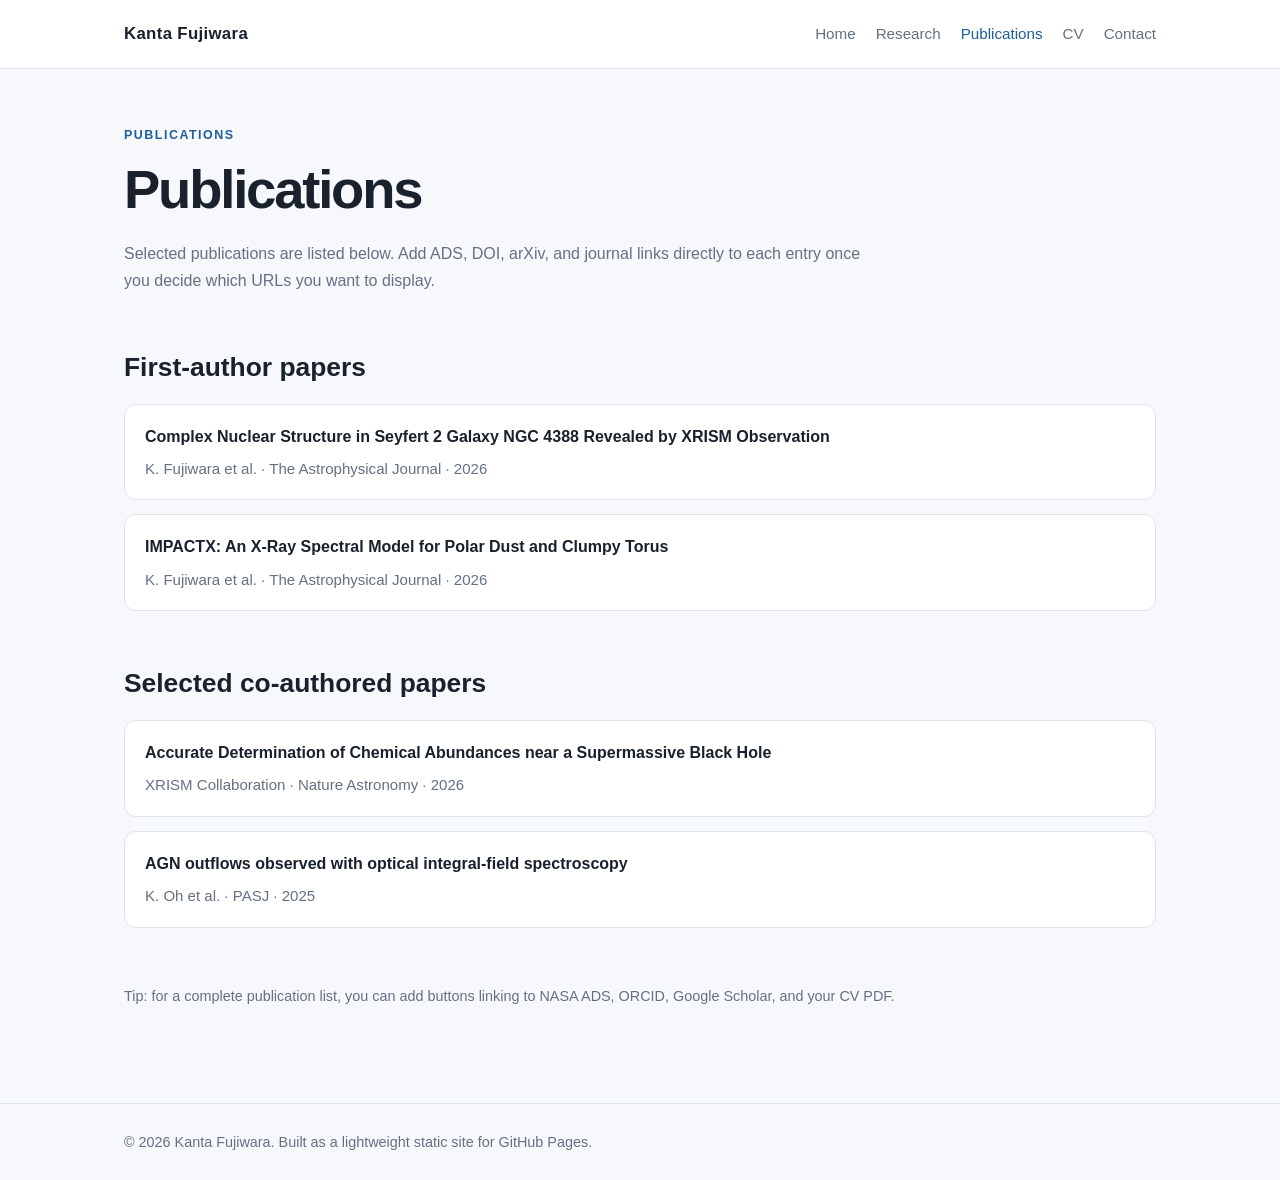
==== publications.html @ a8f25f1d "Add files via upload" ====
<!DOCTYPE html>
<html lang="en">
<head>
  <meta charset="UTF-8">
  <meta name="viewport" content="width=device-width, initial-scale=1.0">
  <meta name="description" content="Kanta Fujiwara - X-ray astronomy, active galactic nuclei, and XRISM research.">
  <title>Publications | Kanta Fujiwara</title>
  <link rel="stylesheet" href="style.css">
</head>
<body>

<header class="site-header">
  <nav class="nav">
    <a class="site-title" href="index.html">Kanta Fujiwara</a>
    <div class="nav-links">
      <a href="index.html">Home</a>
      <a href="research.html">Research</a>
      <a href="publications.html" class="active">Publications</a>
      <a href="cv.html">CV</a>
      <a href="contact.html">Contact</a>
    </div>
  </nav>
</header>


<main>
  <div class="page-title">
    <div class="eyebrow">Publications</div>
    <h1>Publications</h1>
    <p>
      Selected publications are listed below. Add ADS, DOI, arXiv, and journal links
      directly to each entry once you decide which URLs you want to display.
    </p>
  </div>

  <section class="section">
    <h2>First-author papers</h2>
    <ol class="pub-list">
      <li>
        <div class="pub-title">
          Complex Nuclear Structure in Seyfert 2 Galaxy NGC 4388 Revealed by XRISM Observation
        </div>
        <div class="meta">K. Fujiwara et al. · The Astrophysical Journal · 2026</div>
      </li>
      <li>
        <div class="pub-title">
          IMPACTX: An X-Ray Spectral Model for Polar Dust and Clumpy Torus
        </div>
        <div class="meta">K. Fujiwara et al. · The Astrophysical Journal · 2026</div>
      </li>
    </ol>
  </section>

  <section class="section">
    <h2>Selected co-authored papers</h2>
    <ol class="pub-list">
      <li>
        <div class="pub-title">
          Accurate Determination of Chemical Abundances near a Supermassive Black Hole
        </div>
        <div class="meta">XRISM Collaboration · Nature Astronomy · 2026</div>
      </li>
      <li>
        <div class="pub-title">
          AGN outflows observed with optical integral-field spectroscopy
        </div>
        <div class="meta">K. Oh et al. · PASJ · 2025</div>
      </li>
    </ol>
  </section>

  <section class="section">
    <p class="small-note">
      Tip: for a complete publication list, you can add buttons linking to NASA ADS,
      ORCID, Google Scholar, and your CV PDF.
    </p>
  </section>
</main>


<footer class="site-footer">
  <div class="footer-inner">
    © 2026 Kanta Fujiwara. Built as a lightweight static site for GitHub Pages.
  </div>
</footer>

</body>
</html>
---- style.css ----
:root {
  --bg: #f7f8fb;
  --surface: #ffffff;
  --text: #19212d;
  --muted: #657083;
  --accent: #1f5f99;
  --accent-2: #0d3f69;
  --border: #dfe4ea;
  --max-width: 1080px;
}

* {
  box-sizing: border-box;
}

html {
  scroll-behavior: smooth;
}

body {
  margin: 0;
  font-family: -apple-system, BlinkMacSystemFont, "Segoe UI", Roboto, Helvetica, Arial,
    "Hiragino Kaku Gothic ProN", "Yu Gothic", Meiryo, sans-serif;
  background: var(--bg);
  color: var(--text);
  line-height: 1.7;
}

a {
  color: var(--accent);
  text-decoration: none;
}

a:hover {
  text-decoration: underline;
}

.site-header {
  background: rgba(255, 255, 255, 0.96);
  border-bottom: 1px solid var(--border);
  position: sticky;
  top: 0;
  z-index: 10;
  backdrop-filter: blur(10px);
}

.nav {
  max-width: var(--max-width);
  margin: 0 auto;
  padding: 0 24px;
  min-height: 68px;
  display: flex;
  align-items: center;
  justify-content: space-between;
  gap: 24px;
}

.site-title {
  color: var(--text);
  font-weight: 700;
  font-size: 1.05rem;
  letter-spacing: 0.02em;
}

.nav-links {
  display: flex;
  flex-wrap: wrap;
  gap: 20px;
  font-size: 0.95rem;
}

.nav-links a {
  color: var(--muted);
}

.nav-links a.active,
.nav-links a:hover {
  color: var(--accent);
  text-decoration: none;
}

.hero {
  background: linear-gradient(135deg, #f7f8fb 0%, #edf4fa 100%);
  border-bottom: 1px solid var(--border);
}

.hero-inner {
  max-width: var(--max-width);
  margin: 0 auto;
  padding: 88px 24px 76px;
  display: grid;
  grid-template-columns: 1.6fr 0.8fr;
  gap: 56px;
  align-items: center;
}

.eyebrow {
  color: var(--accent);
  font-weight: 700;
  text-transform: uppercase;
  letter-spacing: 0.12em;
  font-size: 0.78rem;
  margin-bottom: 10px;
}

h1, h2, h3 {
  line-height: 1.25;
}

h1 {
  font-size: clamp(2.4rem, 6vw, 4.6rem);
  margin: 0 0 18px;
  letter-spacing: -0.04em;
}

.hero p {
  color: var(--muted);
  font-size: 1.12rem;
  max-width: 700px;
}

.hero-card {
  background: var(--surface);
  border: 1px solid var(--border);
  border-radius: 18px;
  padding: 30px;
  box-shadow: 0 18px 50px rgba(20, 45, 75, 0.08);
}

.hero-card strong {
  display: block;
  margin-bottom: 8px;
}

.button-row {
  display: flex;
  gap: 12px;
  flex-wrap: wrap;
  margin-top: 28px;
}

.button {
  display: inline-block;
  padding: 10px 16px;
  border-radius: 9px;
  border: 1px solid var(--accent);
  background: var(--accent);
  color: white;
  font-weight: 600;
}

.button:hover {
  background: var(--accent-2);
  text-decoration: none;
}

.button.secondary {
  background: transparent;
  color: var(--accent);
}

main {
  max-width: var(--max-width);
  margin: 0 auto;
  padding: 56px 24px 80px;
}

.page-title {
  margin-bottom: 36px;
}

.page-title h1 {
  font-size: clamp(2.1rem, 5vw, 3.4rem);
  margin-bottom: 8px;
}

.page-title p {
  color: var(--muted);
  max-width: 760px;
}

.grid {
  display: grid;
  grid-template-columns: repeat(3, 1fr);
  gap: 22px;
}

.card {
  background: var(--surface);
  border: 1px solid var(--border);
  border-radius: 14px;
  padding: 24px;
}

.card h3 {
  margin-top: 0;
}

.section {
  margin-top: 56px;
}

.section:first-child {
  margin-top: 0;
}

.section h2 {
  font-size: 1.65rem;
  margin-bottom: 20px;
}

.pub-list,
.cv-list {
  list-style: none;
  padding: 0;
  margin: 0;
}

.pub-list li,
.cv-list li {
  background: var(--surface);
  border: 1px solid var(--border);
  border-radius: 12px;
  padding: 18px 20px;
  margin-bottom: 14px;
}

.pub-title {
  font-weight: 650;
}

.meta {
  color: var(--muted);
  font-size: 0.94rem;
  margin-top: 6px;
}

.tag {
  display: inline-block;
  font-size: 0.78rem;
  background: #eaf2f8;
  color: var(--accent-2);
  border-radius: 999px;
  padding: 4px 9px;
  margin: 3px 5px 3px 0;
}

.two-col {
  display: grid;
  grid-template-columns: 1fr 1fr;
  gap: 22px;
}

.contact-box {
  background: var(--surface);
  border: 1px solid var(--border);
  border-radius: 14px;
  padding: 24px;
}

.site-footer {
  border-top: 1px solid var(--border);
  color: var(--muted);
  font-size: 0.9rem;
}

.footer-inner {
  max-width: var(--max-width);
  margin: 0 auto;
  padding: 26px 24px;
}

.small-note {
  color: var(--muted);
  font-size: 0.9rem;
}

@media (max-width: 800px) {
  .nav {
    align-items: flex-start;
    flex-direction: column;
    padding-top: 16px;
    padding-bottom: 16px;
  }

  .nav-links {
    gap: 14px;
  }

  .hero-inner,
  .grid,
  .two-col {
    grid-template-columns: 1fr;
  }

  .hero-inner {
    padding-top: 58px;
  }
}
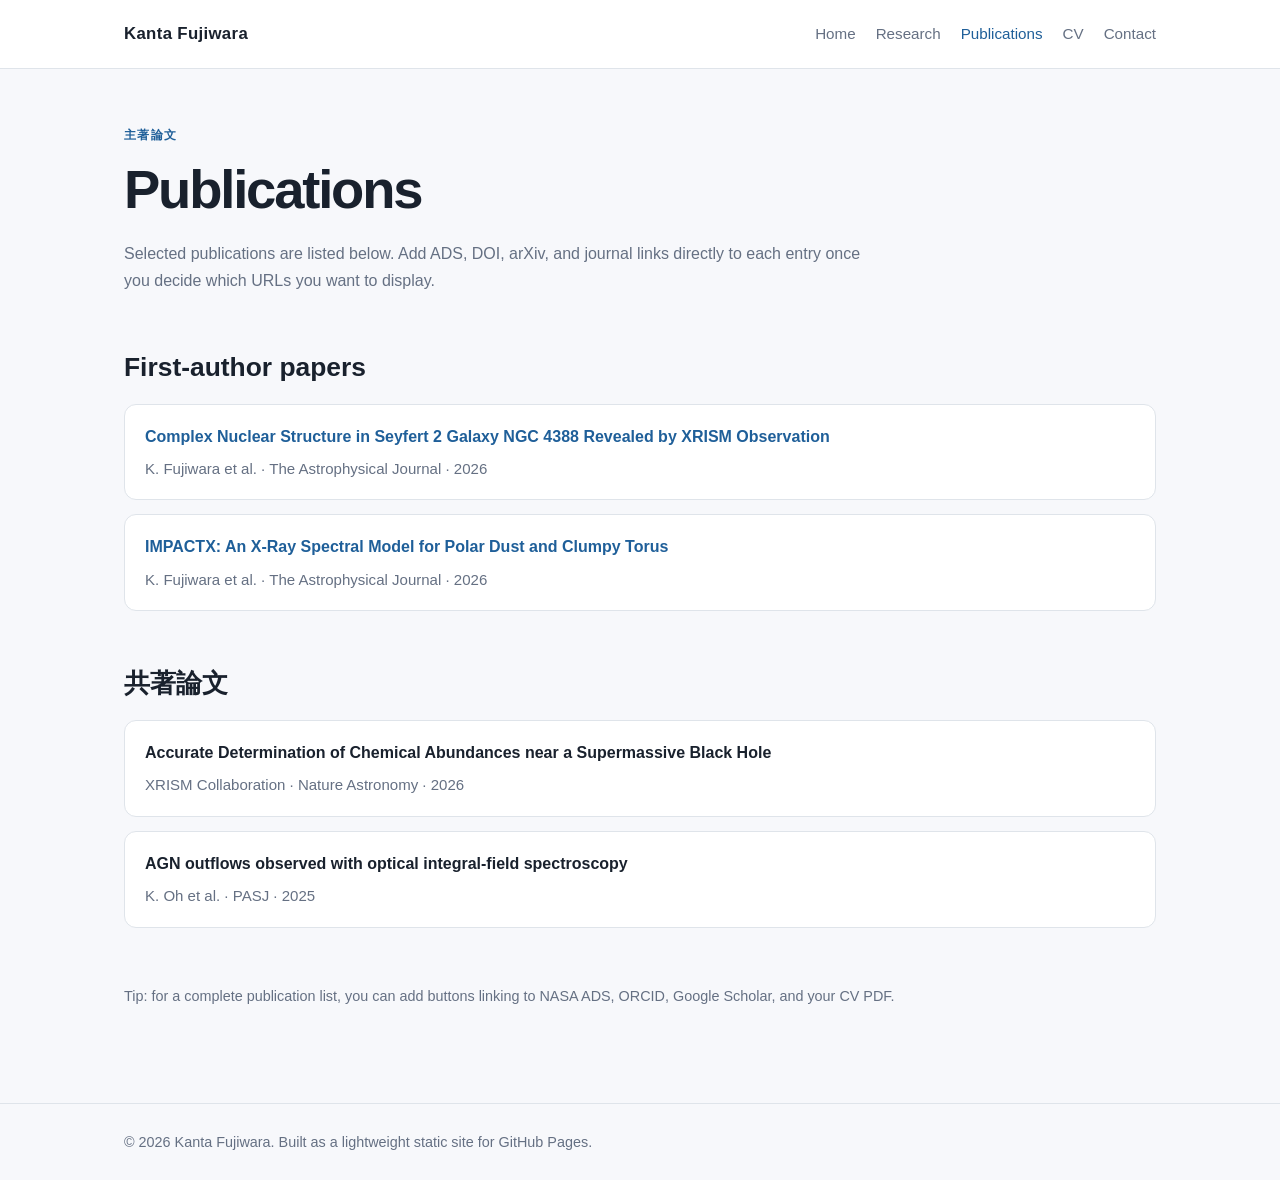
==== commit 2b462a92: "Update publication titles and sections to Japanese" ====
--- a/publications.html
+++ b/publications.html
@@ -25,7 +25,7 @@
 
 <main>
   <div class="page-title">
-    <div class="eyebrow">Publications</div>
+    <div class="eyebrow">主著論文</div>
     <h1>Publications</h1>
     <p>
       Selected publications are listed below. Add ADS, DOI, arXiv, and journal links
@@ -33,26 +33,35 @@
     </p>
   </div>
 
-  <section class="section">
-    <h2>First-author papers</h2>
-    <ol class="pub-list">
-      <li>
-        <div class="pub-title">
+<section class="section">
+  <h2>First-author papers</h2>
+  <ol class="pub-list">
+    <li>
+      <div class="pub-title">
+        <a href="https://doi.org/10.3847/1538-4357/ae5e5c" target="_blank" rel="noopener noreferrer">
           Complex Nuclear Structure in Seyfert 2 Galaxy NGC 4388 Revealed by XRISM Observation
-        </div>
-        <div class="meta">K. Fujiwara et al. · The Astrophysical Journal · 2026</div>
-      </li>
-      <li>
-        <div class="pub-title">
+        </a>
+      </div>
+      <div class="meta">
+        K. Fujiwara et al. · The Astrophysical Journal · 2026
+      </div>
+    </li>
+
+    <li>
+      <div class="pub-title">
+        <a href="https://iopscience.iop.org/article/10.3847/1538-4357/ae2f61" target="_blank" rel="noopener noreferrer">
           IMPACTX: An X-Ray Spectral Model for Polar Dust and Clumpy Torus
-        </div>
-        <div class="meta">K. Fujiwara et al. · The Astrophysical Journal · 2026</div>
-      </li>
-    </ol>
-  </section>
+        </a>
+      </div>
+      <div class="meta">
+        K. Fujiwara et al. · The Astrophysical Journal · 2026
+      </div>
+    </li>
+  </ol>
+</section>
 
   <section class="section">
-    <h2>Selected co-authored papers</h2>
+    <h2>共著論文</h2>
     <ol class="pub-list">
       <li>
         <div class="pub-title">
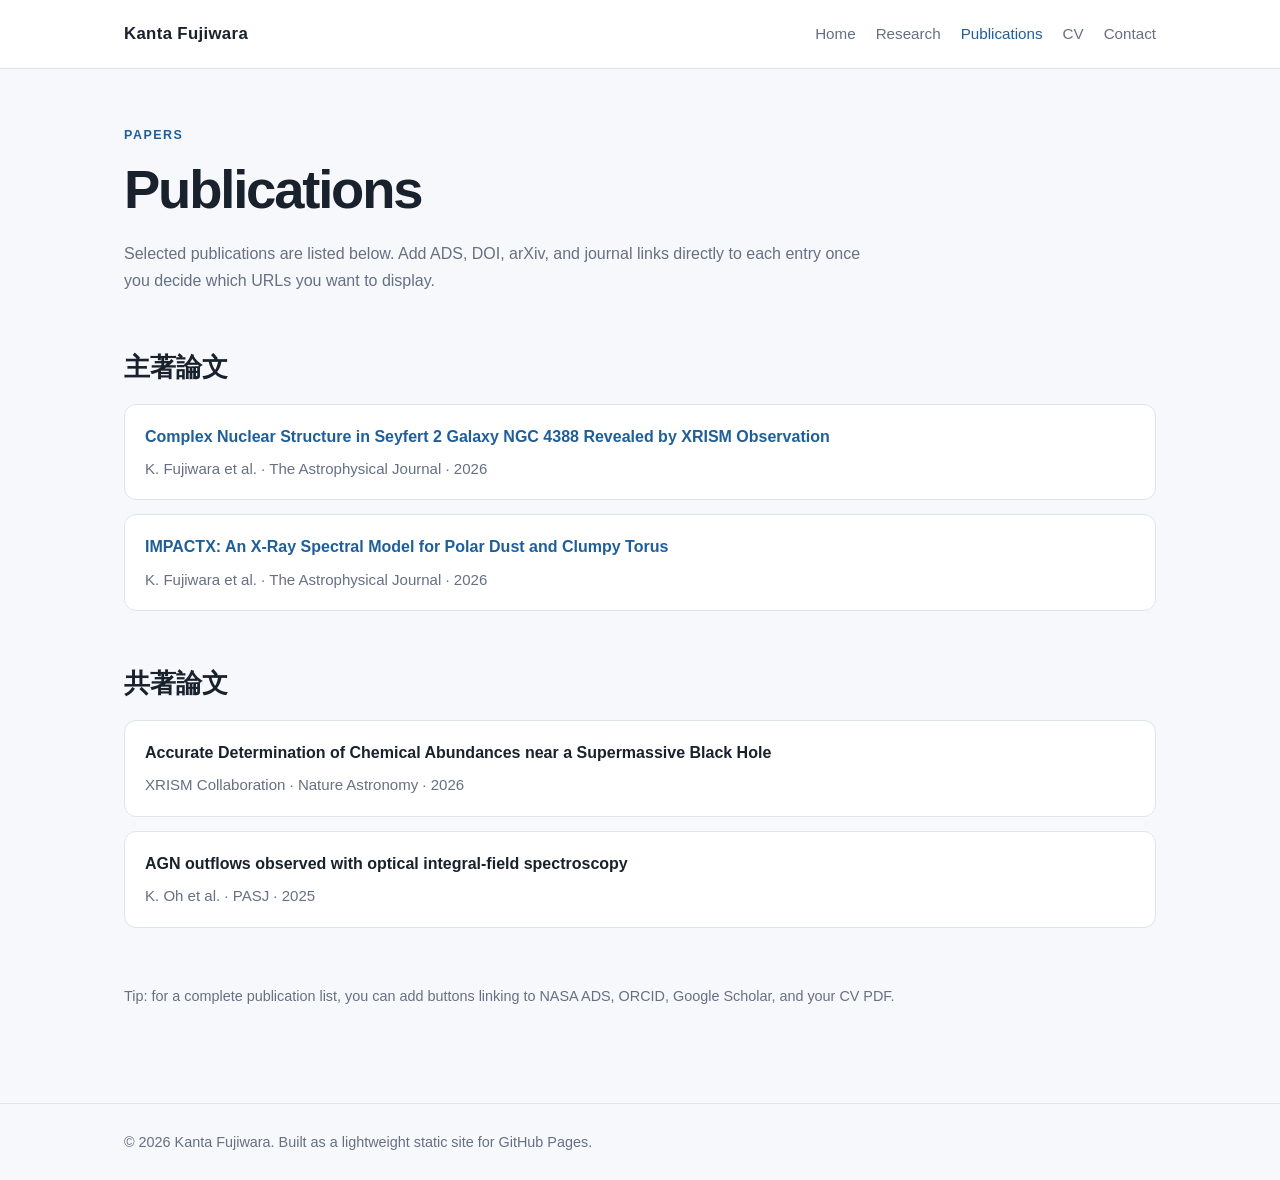
==== commit e18b290c: "Update publications.html" ====
--- a/publications.html
+++ b/publications.html
@@ -25,7 +25,7 @@
 
 <main>
   <div class="page-title">
-    <div class="eyebrow">主著論文</div>
+    <div class="eyebrow">Papers</div>
     <h1>Publications</h1>
     <p>
       Selected publications are listed below. Add ADS, DOI, arXiv, and journal links
@@ -34,7 +34,7 @@
   </div>
 
 <section class="section">
-  <h2>First-author papers</h2>
+  <h2>主著論文</h2>
   <ol class="pub-list">
     <li>
       <div class="pub-title">
--- a/style.css
+++ b/style.css
@@ -296,4 +296,14 @@
   .hero-inner {
     padding-top: 58px;
   }
-}
+  
+  .pub-title a {
+  color: var(--text);
+  text-decoration: none;
+}
+
+.pub-title a:hover {
+  color: var(--accent);
+  text-decoration: underline;
+}
+}
